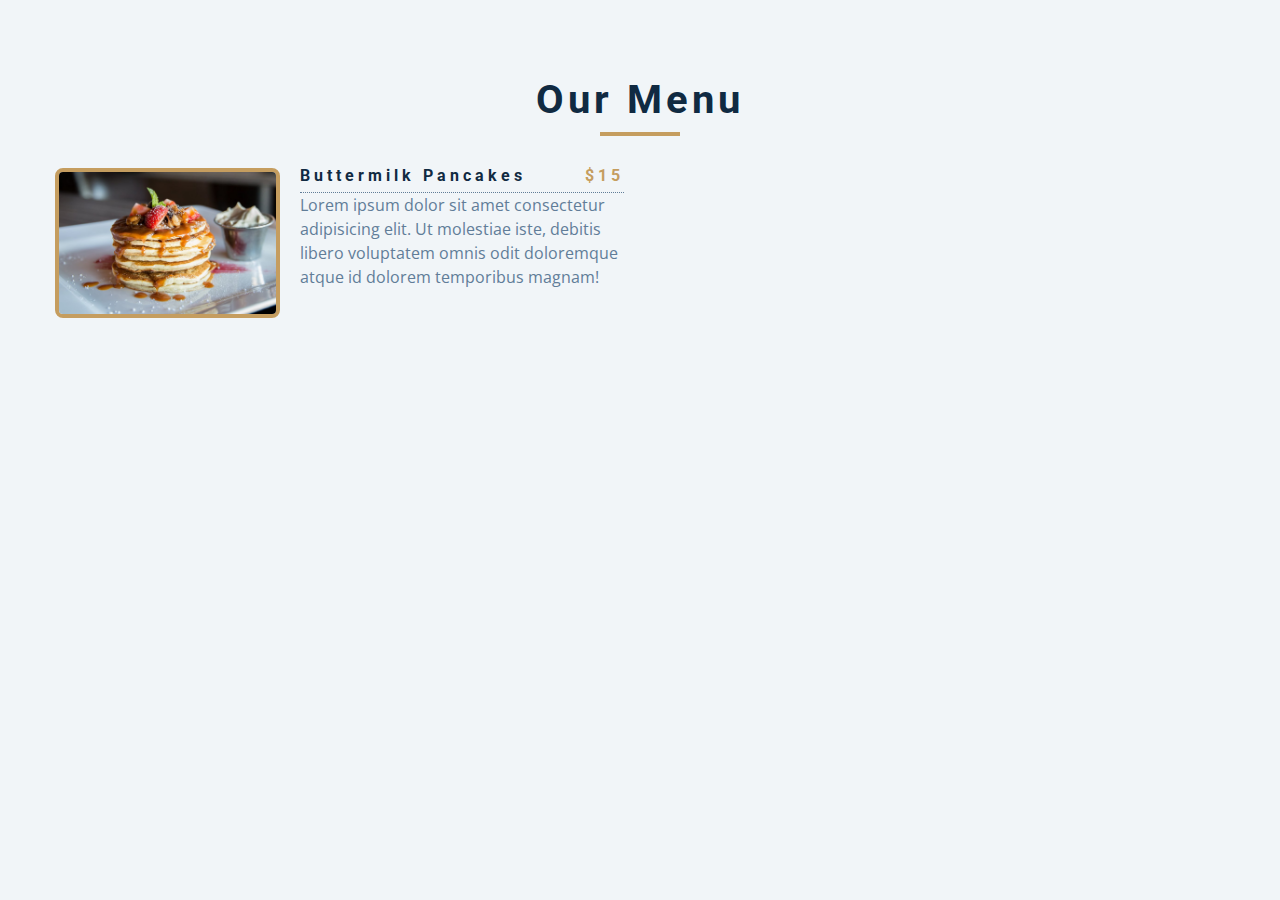
==== 08-menu/index.html @ c2bc4201 "desafios" ====
<!DOCTYPE html>
<html lang="en">
  <head>
    <meta charset="UTF-8" />
    <meta name="viewport" content="width=device-width, initial-scale=1.0" />
    <title>Starter</title>
    <!-- font-awesome -->
    <link
      rel="stylesheet"
      href="https://cdnjs.cloudflare.com/ajax/libs/font-awesome/5.14.0/css/all.min.css"
    />
    <!-- styles -->
    <link rel="stylesheet" href="styles.css" />
  </head>
  <body>
    <section class="menu">
      <!-- title -->
      <div class="title">
        <h2>Our menu</h2>
        <div class="underline"></div>
      </div>
      <!-- filter buttons -->
      <!-- menu items -->
      <div class="section-center">
        <!-- single item -->
        <article class="menu-item">
          <img src="menu-item.jpeg" class="photo" alt="menu-item">
          <div class="item-info">
            <header>
              <h4>Buttermilk Pancakes</h4>
              <h4 class="price">$15</h4>
            </header>
            <p>Lorem ipsum dolor sit amet consectetur adipisicing elit. Ut molestiae iste, debitis libero voluptatem omnis odit doloremque atque id dolorem temporibus magnam!</p>
          </div>
        </article>
        <!-- end of single item -->
      </div>
    </section>
    <!-- javascript -->
    <script src="app.js"></script>
  </body>
</html>
---- 08-menu/styles.css ----
/*
=============== 
Fonts
===============
*/
@import url("https://fonts.googleapis.com/css?family=Open+Sans|Roboto:400,700&display=swap");

/*
=============== 
Variables
===============
*/

:root {
  /* dark shades of primary color*/
  --clr-primary-1: hsl(205, 86%, 17%);
  --clr-primary-2: hsl(205, 77%, 27%);
  --clr-primary-3: hsl(205, 72%, 37%);
  --clr-primary-4: hsl(205, 63%, 48%);
  /* primary/main color */
  --clr-primary-5: #49a6e9;
  /* lighter shades of primary color */
  --clr-primary-6: hsl(205, 89%, 70%);
  --clr-primary-7: hsl(205, 90%, 76%);
  --clr-primary-8: hsl(205, 86%, 81%);
  --clr-primary-9: hsl(205, 90%, 88%);
  --clr-primary-10: hsl(205, 100%, 96%);
  /* darkest grey - used for headings */
  --clr-grey-1: hsl(209, 61%, 16%);
  --clr-grey-2: hsl(211, 39%, 23%);
  --clr-grey-3: hsl(209, 34%, 30%);
  --clr-grey-4: hsl(209, 28%, 39%);
  /* grey used for paragraphs */
  --clr-grey-5: hsl(210, 22%, 49%);
  --clr-grey-6: hsl(209, 23%, 60%);
  --clr-grey-7: hsl(211, 27%, 70%);
  --clr-grey-8: hsl(210, 31%, 80%);
  --clr-grey-9: hsl(212, 33%, 89%);
  --clr-grey-10: hsl(210, 36%, 96%);
  --clr-white: #fff;
  --clr-red-dark: hsl(360, 67%, 44%);
  --clr-red-light: hsl(360, 71%, 66%);
  --clr-green-dark: hsl(125, 67%, 44%);
  --clr-green-light: hsl(125, 71%, 66%);
  --clr-gold: #c59d5f;
  --clr-black: #222;
  --ff-primary: "Roboto", sans-serif;
  --ff-secondary: "Open Sans", sans-serif;
  --transition: all 0.3s linear;
  --spacing: 0.25rem;
  --radius: 0.5rem;
  --light-shadow: 0 5px 15px rgba(0, 0, 0, 0.1);
  --dark-shadow: 0 5px 15px rgba(0, 0, 0, 0.2);
  --max-width: 1170px;
  --fixed-width: 620px;
}
/*
=============== 
Global Styles
===============
*/

*,
::after,
::before {
  margin: 0;
  padding: 0;
  box-sizing: border-box;
}
body {
  font-family: var(--ff-secondary);
  background: var(--clr-grey-10);
  color: var(--clr-grey-1);
  line-height: 1.5;
  font-size: 0.875rem;
}
ul {
  list-style-type: none;
}
a {
  text-decoration: none;
}
img:not(.logo) {
  width: 100%;
}
img {
  display: block;
}

h1,
h2,
h3,
h4 {
  letter-spacing: var(--spacing);
  text-transform: capitalize;
  line-height: 1.25;
  margin-bottom: 0.75rem;
  font-family: var(--ff-primary);
}
h1 {
  font-size: 3rem;
}
h2 {
  font-size: 2rem;
}
h3 {
  font-size: 1.25rem;
}
h4 {
  font-size: 0.875rem;
}
p {
  margin-bottom: 1.25rem;
  color: var(--clr-grey-5);
}
@media screen and (min-width: 800px) {
  h1 {
    font-size: 4rem;
  }
  h2 {
    font-size: 2.5rem;
  }
  h3 {
    font-size: 1.75rem;
  }
  h4 {
    font-size: 1rem;
  }
  body {
    font-size: 1rem;
  }
  h1,
  h2,
  h3,
  h4 {
    line-height: 1;
  }
}
/*  global classes */

.btn {
  text-transform: uppercase;
  background: transparent;
  color: var(--clr-black);
  padding: 0.375rem 0.75rem;
  letter-spacing: var(--spacing);
  display: inline-block;
  transition: var(--transition);
  font-size: 0.875rem;
  border: 2px solid var(--clr-black);
  cursor: pointer;
  box-shadow: 0 1px 3px rgba(0, 0, 0, 0.2);
  border-radius: var(--radius);
}
.btn:hover {
  color: var(--clr-white);
  background: var(--clr-black);
}
/* section */
.section {
  padding: 5rem 0;
}

main {
  min-height: 100vh;
  display: grid;
  place-items: center;
}
/*
=============== 
Menu
===============
*/

.menu {
  padding: 5rem 0;
}
.title {
  text-align: center;
  margin-bottom: 2rem;
}
.underline {
  width: 5rem;
  height: 0.25rem;
  background: var(--clr-gold);
  margin-left: auto;
  margin-right: auto;
}
.btn-container {
  margin-bottom: 4rem;
  display: flex;
  justify-content: center;
}
.filter-btn {
  background: transparent;
  border-color: var(--clr-gold);
  font-size: 1rem;
  text-transform: capitalize;
  margin: 0 0.5rem;
  letter-spacing: 1px;
  border-radius: var(--radius);
  padding: 0.375rem 0.75rem;
  color: var(--clr-gold);
  cursor: pointer;
  transition: var(--transition);
}
.filter-btn:hover {
  background: var(--clr-gold);
  color: var(--clr-white);
}
.section-center {
  width: 90vw;
  margin: 0 auto;
  max-width: 1170px;
  display: grid;
  gap: 3rem 2rem;
  justify-items: center;
}
.menu-item {
  display: grid;
  gap: 1rem 2rem;
  max-width: 25rem;
}
.photo {
  object-fit: cover;
  height: 200px;
  border: 0.25rem solid var(--clr-gold);
  border-radius: var(--radius);
}
.item-info header {
  display: flex;
  justify-content: space-between;
  border-bottom: 0.5px dotted var(--clr-grey-5);
}
.item-info h4 {
  margin-bottom: 0.5rem;
}
.price {
  color: var(--clr-gold);
}
.item-text {
  margin-bottom: 0;
  padding-top: 1rem;
}

@media screen and (min-width: 768px) {
  .menu-item {
    grid-template-columns: 225px 1fr;
    gap: 0 1.25rem;
    max-width: 40rem;
  }
  .photo {
    height: 175px;
  }
}
@media screen and (min-width: 1200px) {
  .section-center {
    width: 95vw;
    grid-template-columns: 1fr 1fr;
  }
  .photo {
    height: 150px;
  }
}
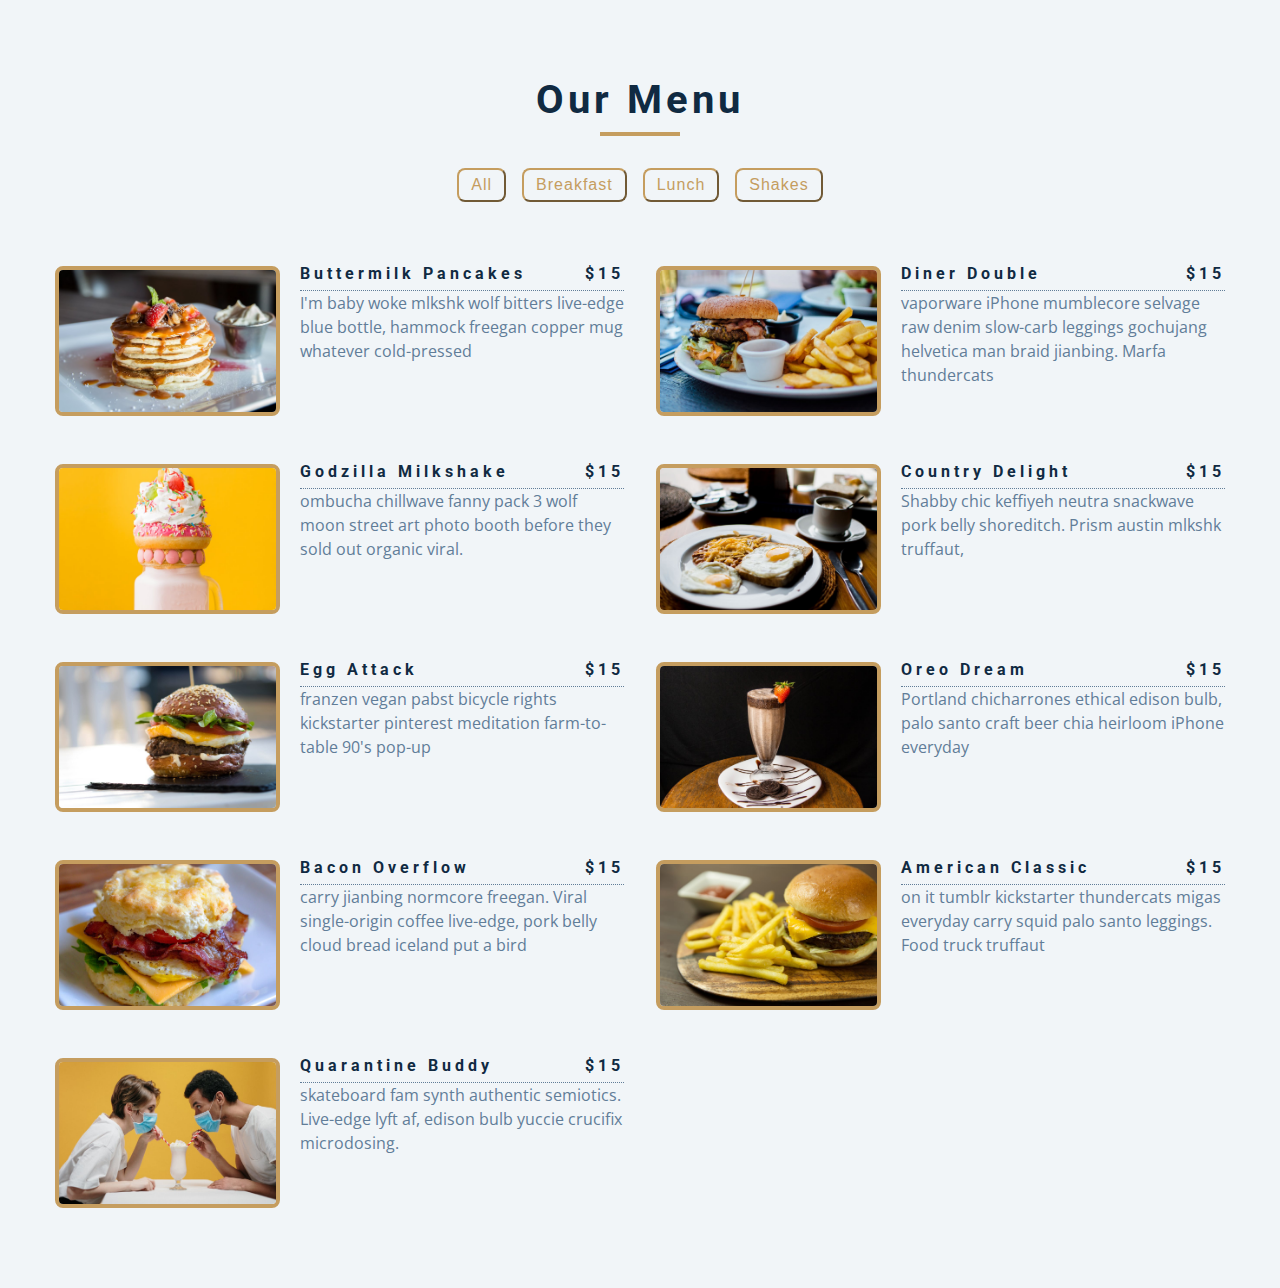
==== commit a74fe0c8: "menu" ====
--- a/08-menu/index.html
+++ b/08-menu/index.html
@@ -20,6 +20,12 @@
         <div class="underline"></div>
       </div>
       <!-- filter buttons -->
+      <div class="btn-container">
+        <button class="filter-btn" type="button" data-id="all">all</button>
+        <button class="filter-btn" type="button" data-id="breakfast">breakfast</button>
+        <button class="filter-btn" type="button" data-id="lunch">lunch</button>
+        <button class="filter-btn" type="button" data-id="shakes">shakes</button>
+      </div>
       <!-- menu items -->
       <div class="section-center">
         <!-- single item -->
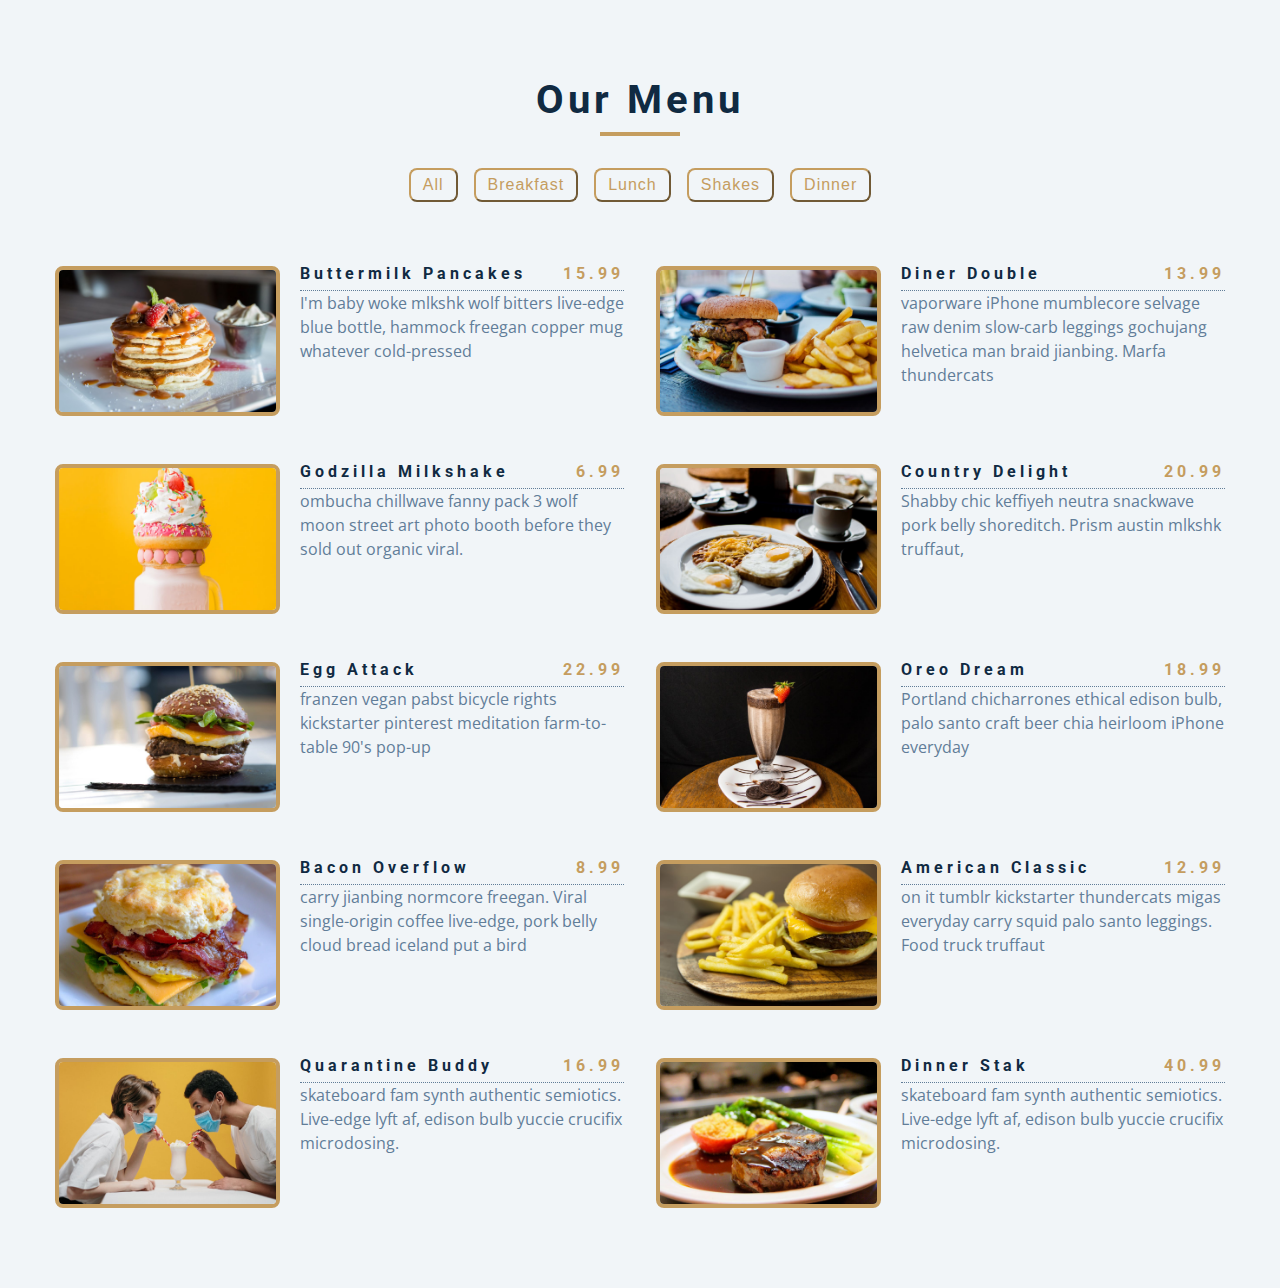
==== commit fabd95eb: "menu" ====
--- a/08-menu/index.html
+++ b/08-menu/index.html
@@ -21,15 +21,15 @@
       </div>
       <!-- filter buttons -->
       <div class="btn-container">
-        <button class="filter-btn" type="button" data-id="all">all</button>
+        <!-- <button class="filter-btn" type="button" data-id="all">all</button>
         <button class="filter-btn" type="button" data-id="breakfast">breakfast</button>
         <button class="filter-btn" type="button" data-id="lunch">lunch</button>
-        <button class="filter-btn" type="button" data-id="shakes">shakes</button>
+        <button class="filter-btn" type="button" data-id="shakes">shakes</button> -->
       </div>
       <!-- menu items -->
       <div class="section-center">
         <!-- single item -->
-        <article class="menu-item">
+        <!-- <article class="menu-item">
           <img src="menu-item.jpeg" class="photo" alt="menu-item">
           <div class="item-info">
             <header>
@@ -38,7 +38,7 @@
             </header>
             <p>Lorem ipsum dolor sit amet consectetur adipisicing elit. Ut molestiae iste, debitis libero voluptatem omnis odit doloremque atque id dolorem temporibus magnam!</p>
           </div>
-        </article>
+        </article> -->
         <!-- end of single item -->
       </div>
     </section>
